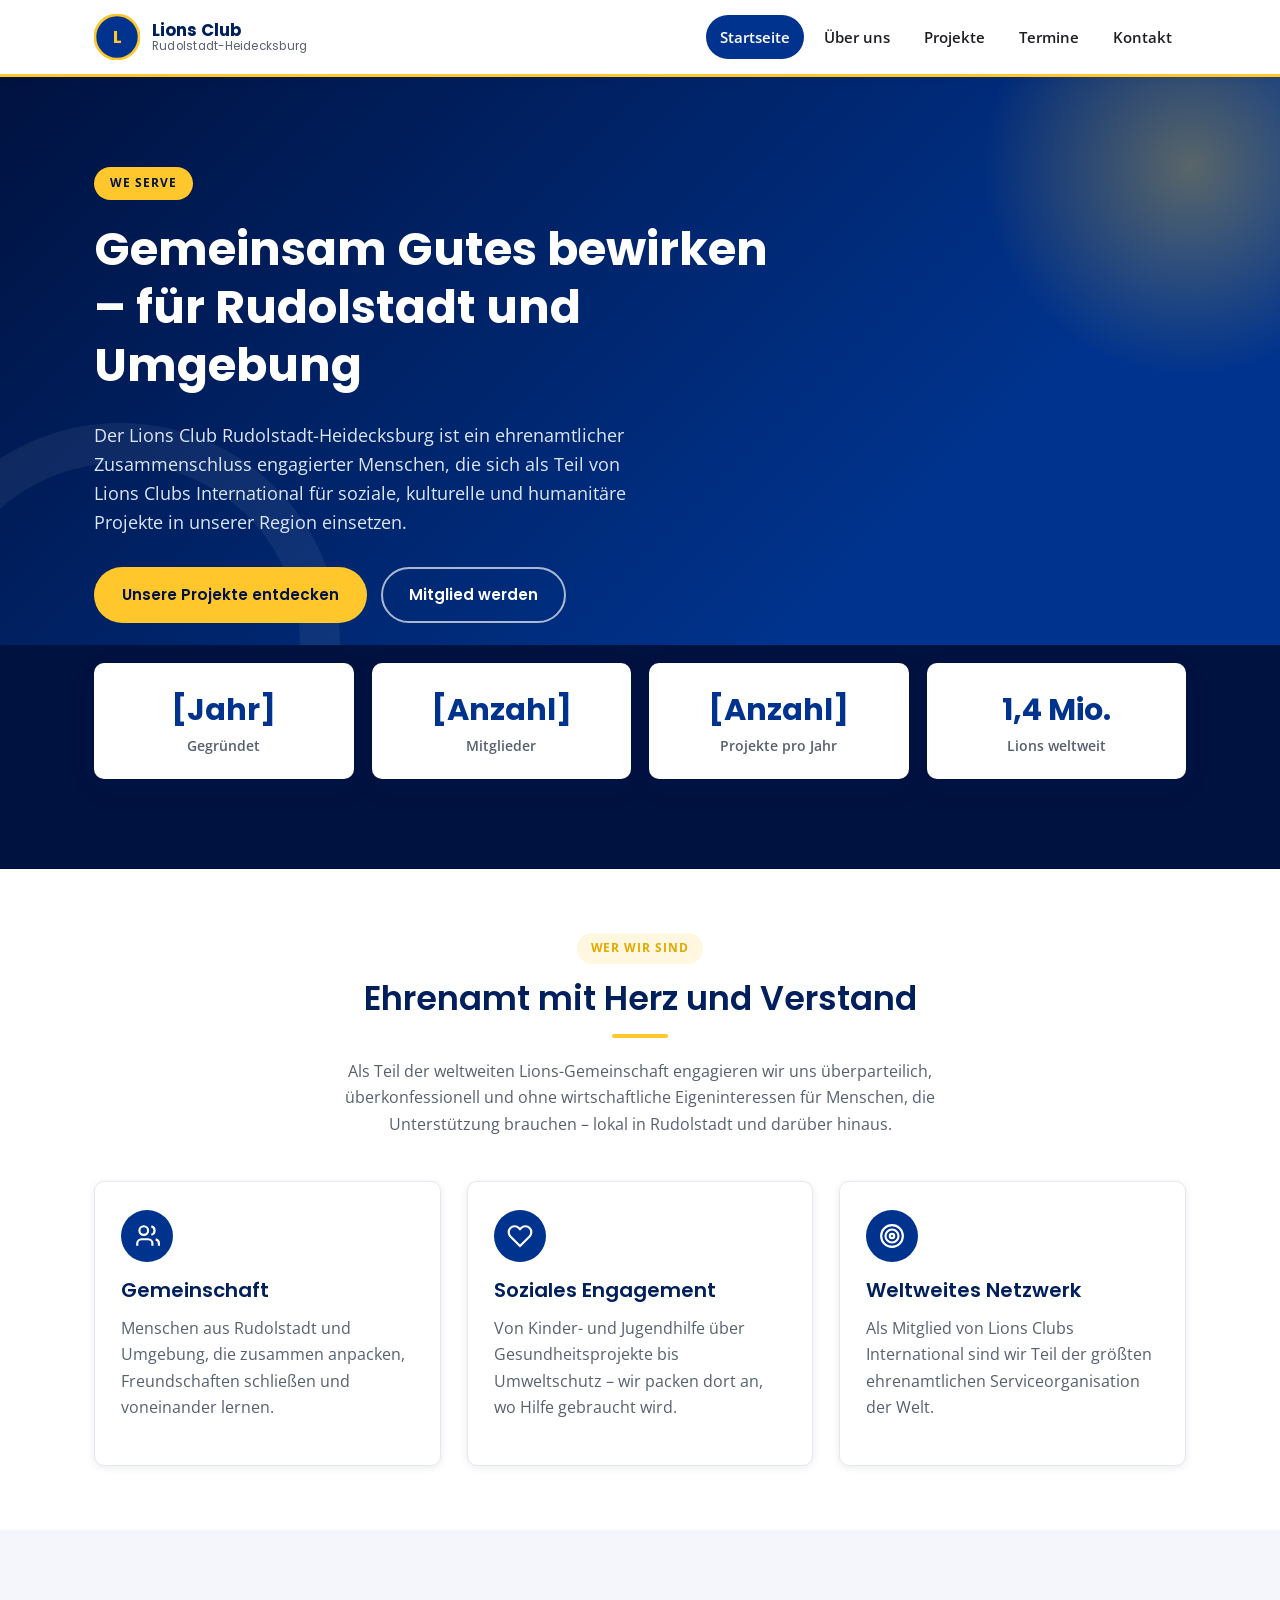
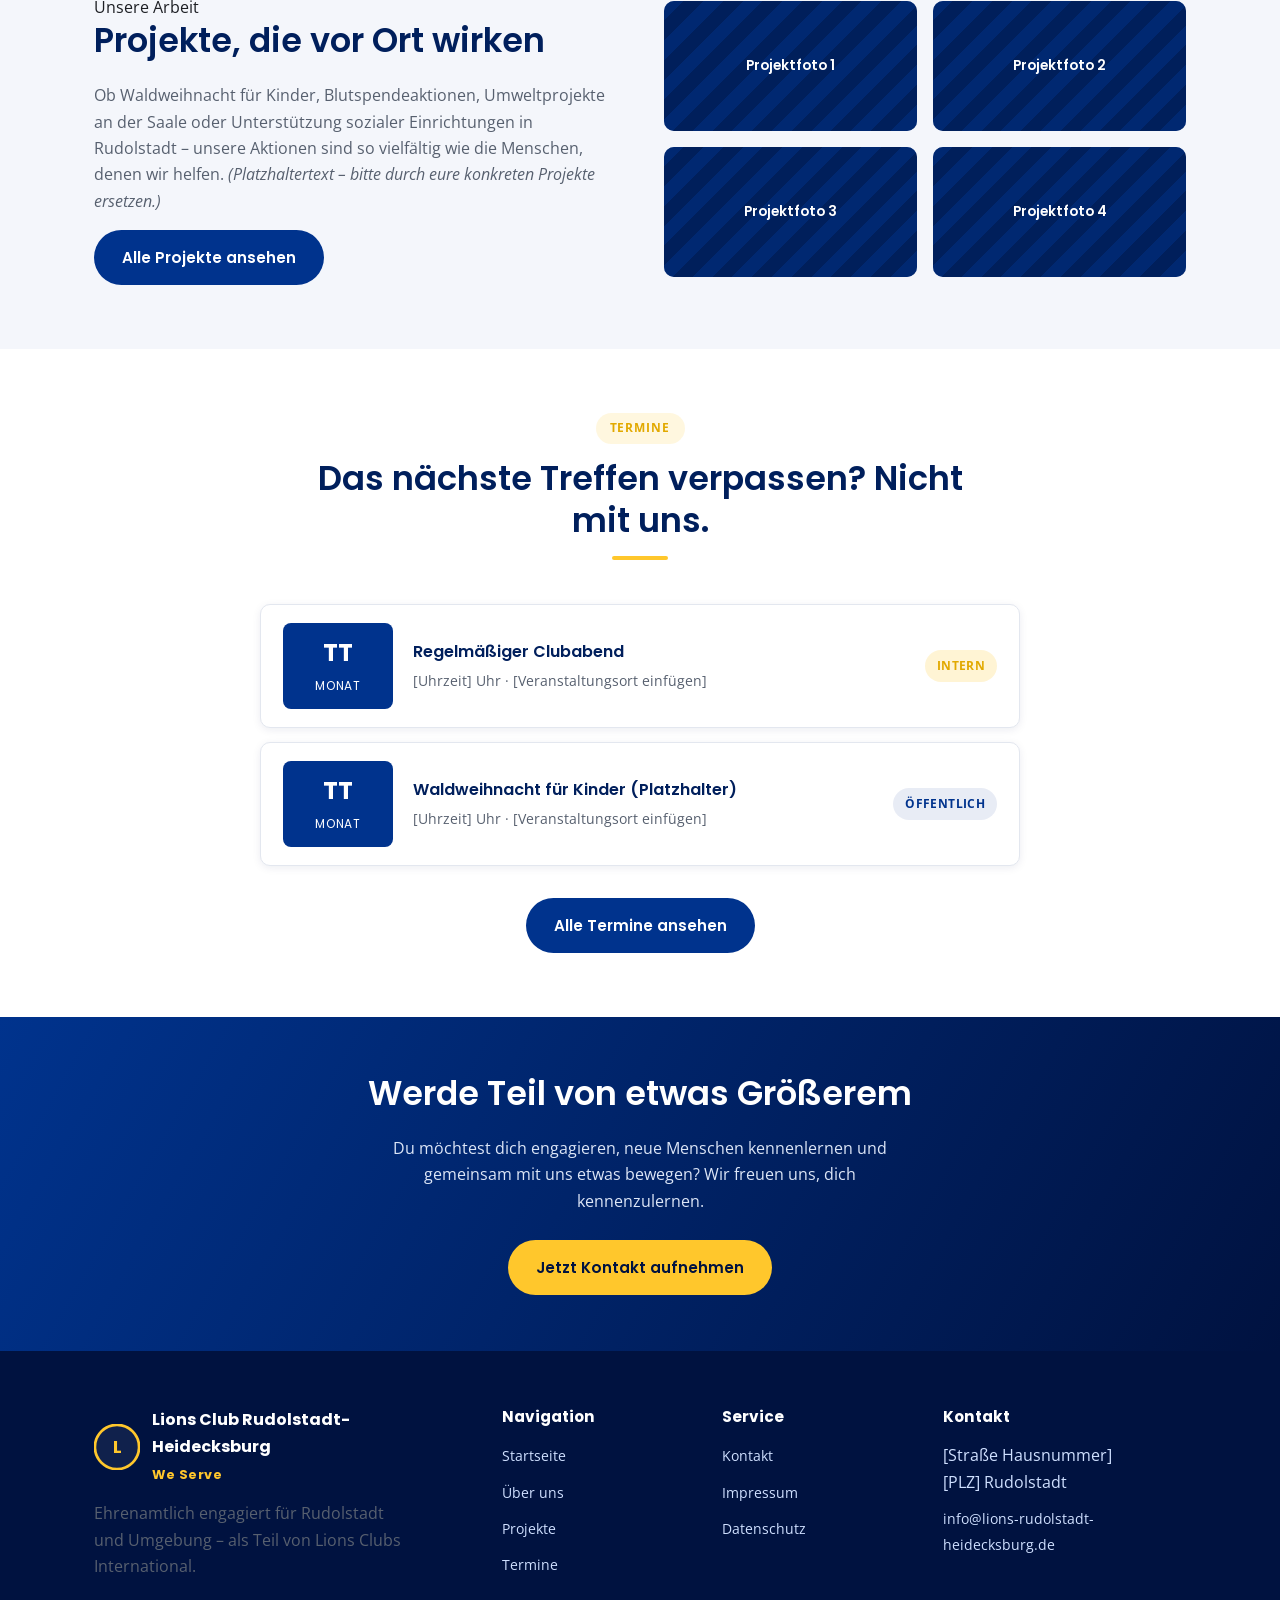
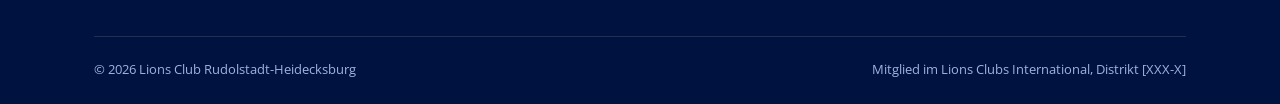
==== index.html @ 878d7dd7 "Initial commit Co-Authored-By: Claude Sonnet 5 <noreply@anthropic.com>" ====
<!DOCTYPE html>
<html lang="de">
<head>
<meta charset="UTF-8">
<meta name="viewport" content="width=device-width, initial-scale=1.0">
<title>Lions Club Rudolstadt-Heidecksburg – We Serve</title>
<meta name="description" content="Lions Club Rudolstadt-Heidecksburg: ehrenamtliches Engagement für Menschen in unserer Region. Erfahren Sie mehr über unsere Projekte, Termine und wie Sie mitmachen können.">
<link rel="icon" href="data:image/svg+xml,%3Csvg xmlns='http://www.w3.org/2000/svg' viewBox='0 0 100 100'%3E%3Ccircle cx='50' cy='50' r='48' fill='%2300338d'/%3E%3Ccircle cx='50' cy='50' r='48' fill='none' stroke='%23ffc72c' stroke-width='6'/%3E%3Ctext x='50' y='63' font-family='Arial' font-weight='700' font-size='38' fill='%23ffc72c' text-anchor='middle'%3EL%3C/text%3E%3C/svg%3E">
<link rel="preconnect" href="https://fonts.googleapis.com">
<link rel="preconnect" href="https://fonts.gstatic.com" crossorigin>
<link href="https://fonts.googleapis.com/css2?family=Open+Sans:wght@400;600;700&family=Poppins:wght@500;600;700&display=swap" rel="stylesheet">
<link rel="stylesheet" href="css/style.css">
</head>
<body>

<header class="site-header">
  <div class="nav-wrap">
    <a href="index.html" class="brand">
      <svg class="lions-badge" viewBox="0 0 100 100" aria-hidden="true">
        <circle cx="50" cy="50" r="48" fill="#00338d"/>
        <circle cx="50" cy="50" r="48" fill="none" stroke="#ffc72c" stroke-width="6"/>
        <text x="50" y="63" font-family="Poppins, Arial" font-weight="700" font-size="38" fill="#ffc72c" text-anchor="middle">L</text>
      </svg>
      <span>Lions Club<br><small>Rudolstadt-Heidecksburg</small></span>
    </a>
    <button class="nav-toggle" aria-label="Menü öffnen" aria-expanded="false">
      <span></span><span></span><span></span>
    </button>
    <ul class="nav-links">
      <li><a href="index.html">Startseite</a></li>
      <li><a href="ueber-uns.html">Über uns</a></li>
      <li><a href="projekte.html">Projekte</a></li>
      <li><a href="termine.html">Termine</a></li>
      <li><a href="kontakt.html">Kontakt</a></li>
    </ul>
  </div>
</header>

<section class="hero">
  <div class="container">
    <div class="hero-inner">
      <span class="eyebrow">We Serve</span>
      <h1>Gemeinsam Gutes bewirken – für Rudolstadt und Umgebung</h1>
      <p class="lead">
        Der Lions Club Rudolstadt-Heidecksburg ist ein ehrenamtlicher Zusammenschluss
        engagierter Menschen, die sich als Teil von Lions Clubs International für
        soziale, kulturelle und humanitäre Projekte in unserer Region einsetzen.
      </p>
      <div class="hero-actions">
        <a href="projekte.html" class="btn btn-gold">Unsere Projekte entdecken</a>
        <a href="kontakt.html" class="btn btn-outline">Mitglied werden</a>
      </div>
    </div>
  </div>
</section>

<div class="hero-strip">
  <div class="container">
    <div class="stat-cards">
      <div class="stat-card">
        <div class="num">[Jahr]</div>
        <div class="label">Gegründet</div>
      </div>
      <div class="stat-card">
        <div class="num">[Anzahl]</div>
        <div class="label">Mitglieder</div>
      </div>
      <div class="stat-card">
        <div class="num">[Anzahl]</div>
        <div class="label">Projekte pro Jahr</div>
      </div>
      <div class="stat-card">
        <div class="num">1,4 Mio.</div>
        <div class="label">Lions weltweit</div>
      </div>
    </div>
  </div>
</div>

<section>
  <div class="container">
    <div class="section-header">
      <span class="eyebrow">Wer wir sind</span>
      <h2>Ehrenamt mit Herz und Verstand</h2>
      <p>
        Als Teil der weltweiten Lions-Gemeinschaft engagieren wir uns überparteilich,
        überkonfessionell und ohne wirtschaftliche Eigeninteressen für Menschen, die
        Unterstützung brauchen – lokal in Rudolstadt und darüber hinaus.
      </p>
    </div>

    <div class="grid grid-3">
      <div class="card">
        <div class="icon">
          <svg viewBox="0 0 24 24" fill="none" stroke="currentColor" stroke-width="2"><path d="M17 21v-2a4 4 0 0 0-4-4H7a4 4 0 0 0-4 4v2"/><circle cx="9" cy="7" r="4"/><path d="M23 21v-2a4 4 0 0 0-3-3.87"/><path d="M16 3.13a4 4 0 0 1 0 7.75"/></svg>
        </div>
        <h3>Gemeinschaft</h3>
        <p>Menschen aus Rudolstadt und Umgebung, die zusammen anpacken, Freundschaften
        schließen und voneinander lernen.</p>
      </div>
      <div class="card">
        <div class="icon">
          <svg viewBox="0 0 24 24" fill="none" stroke="currentColor" stroke-width="2"><path d="M20.84 4.61a5.5 5.5 0 0 0-7.78 0L12 5.67l-1.06-1.06a5.5 5.5 0 1 0-7.78 7.78L12 21.23l8.84-8.84a5.5 5.5 0 0 0 0-7.78Z"/></svg>
        </div>
        <h3>Soziales Engagement</h3>
        <p>Von Kinder- und Jugendhilfe über Gesundheitsprojekte bis Umweltschutz –
        wir packen dort an, wo Hilfe gebraucht wird.</p>
      </div>
      <div class="card">
        <div class="icon">
          <svg viewBox="0 0 24 24" fill="none" stroke="currentColor" stroke-width="2"><circle cx="12" cy="12" r="10"/><circle cx="12" cy="12" r="6"/><circle cx="12" cy="12" r="2"/></svg>
        </div>
        <h3>Weltweites Netzwerk</h3>
        <p>Als Mitglied von Lions Clubs International sind wir Teil der größten
        ehrenamtlichen Serviceorganisation der Welt.</p>
      </div>
    </div>
  </div>
</section>

<section class="section-alt">
  <div class="container">
    <div class="grid grid-2" style="align-items:center; gap:48px;">
      <div>
        <span class="eyebrow">Unsere Arbeit</span>
        <h2>Projekte, die vor Ort wirken</h2>
        <p>
          Ob Waldweihnacht für Kinder, Blutspendeaktionen, Umweltprojekte an der
          Saale oder Unterstützung sozialer Einrichtungen in Rudolstadt – unsere
          Aktionen sind so vielfältig wie die Menschen, denen wir helfen.
          <em>(Platzhaltertext – bitte durch eure konkreten Projekte ersetzen.)</em>
        </p>
        <a href="projekte.html" class="btn btn-blue">Alle Projekte ansehen</a>
      </div>
      <div class="grid" style="grid-template-columns:1fr 1fr; gap:16px;">
        <div class="photo-placeholder" style="min-height:130px;"><span>Projektfoto 1</span></div>
        <div class="photo-placeholder" style="min-height:130px;"><span>Projektfoto 2</span></div>
        <div class="photo-placeholder" style="min-height:130px;"><span>Projektfoto 3</span></div>
        <div class="photo-placeholder" style="min-height:130px;"><span>Projektfoto 4</span></div>
      </div>
    </div>
  </div>
</section>

<section>
  <div class="container">
    <div class="section-header">
      <span class="eyebrow">Termine</span>
      <h2>Das nächste Treffen verpassen? Nicht mit uns.</h2>
    </div>
    <div class="events-list" style="max-width:760px; margin:0 auto;">
      <div class="event-row">
        <div class="event-date"><span class="day">TT</span><span class="month">Monat</span></div>
        <div>
          <p class="event-title">Regelmäßiger Clubabend</p>
          <p class="event-meta">[Uhrzeit] Uhr · [Veranstaltungsort einfügen]</p>
        </div>
        <span class="event-badge">Intern</span>
      </div>
      <div class="event-row">
        <div class="event-date"><span class="day">TT</span><span class="month">Monat</span></div>
        <div>
          <p class="event-title">Waldweihnacht für Kinder (Platzhalter)</p>
          <p class="event-meta">[Uhrzeit] Uhr · [Veranstaltungsort einfügen]</p>
        </div>
        <span class="event-badge public">Öffentlich</span>
      </div>
    </div>
    <div style="text-align:center; margin-top:32px;">
      <a href="termine.html" class="btn btn-blue">Alle Termine ansehen</a>
    </div>
  </div>
</section>

<section class="cta-band">
  <div class="container">
    <h2>Werde Teil von etwas Größerem</h2>
    <p>
      Du möchtest dich engagieren, neue Menschen kennenlernen und gemeinsam mit uns
      etwas bewegen? Wir freuen uns, dich kennenzulernen.
    </p>
    <a href="kontakt.html" class="btn btn-gold">Jetzt Kontakt aufnehmen</a>
  </div>
</section>

<footer class="site-footer">
  <div class="container">
    <div class="footer-grid">
      <div>
        <div class="footer-brand">
          <svg class="lions-badge" viewBox="0 0 100 100" aria-hidden="true">
            <circle cx="50" cy="50" r="48" fill="#ffffff10"/>
            <circle cx="50" cy="50" r="48" fill="none" stroke="#ffc72c" stroke-width="6"/>
            <text x="50" y="63" font-family="Poppins, Arial" font-weight="700" font-size="38" fill="#ffc72c" text-anchor="middle">L</text>
          </svg>
          <div>
            <strong>Lions Club Rudolstadt-Heidecksburg</strong>
            <span class="motto">We Serve</span>
          </div>
        </div>
        <p style="max-width:320px;">
          Ehrenamtlich engagiert für Rudolstadt und Umgebung – als Teil von
          Lions Clubs International.
        </p>
      </div>
      <div>
        <h4>Navigation</h4>
        <ul class="footer-links">
          <li><a href="index.html">Startseite</a></li>
          <li><a href="ueber-uns.html">Über uns</a></li>
          <li><a href="projekte.html">Projekte</a></li>
          <li><a href="termine.html">Termine</a></li>
        </ul>
      </div>
      <div>
        <h4>Service</h4>
        <ul class="footer-links">
          <li><a href="kontakt.html">Kontakt</a></li>
          <li><a href="impressum.html">Impressum</a></li>
          <li><a href="datenschutz.html">Datenschutz</a></li>
        </ul>
      </div>
      <div>
        <h4>Kontakt</h4>
        <ul class="footer-links">
          <li>[Straße Hausnummer]<br>[PLZ] Rudolstadt</li>
          <li><a href="mailto:info@lions-rudolstadt-heidecksburg.de">info@lions-rudolstadt-heidecksburg.de</a></li>
        </ul>
      </div>
    </div>
    <div class="footer-bottom">
      <span>© <span data-current-year>2026</span> Lions Club Rudolstadt-Heidecksburg</span>
      <span>Mitglied im Lions Clubs International, Distrikt [XXX-X]</span>
    </div>
  </div>
</footer>

<script src="js/script.js"></script>
</body>
</html>
---- css/style.css ----
/* ==========================================================================
   Lions Club Rudolstadt-Heidecksburg – Stylesheet
   Farb- und Gestaltungssprache angelehnt an Lions Clubs International
   (Lions-Blau & Lions-Gold), bewusst schlicht gehalten.
   ========================================================================== */

:root {
  /* Lions-Farbwelt */
  --lions-blue: #00338d;
  --lions-blue-dark: #001f5c;
  --lions-blue-darker: #001240;
  --lions-gold: #ffc72c;
  --lions-gold-dark: #e2a900;

  --text-dark: #1d1f24;
  --text-muted: #57606f;
  --text-light: #f5f7fa;

  --bg-page: #ffffff;
  --bg-alt: #f4f6fb;
  --border-light: #e3e7ef;

  --radius: 10px;
  --shadow-sm: 0 2px 8px rgba(0, 31, 92, 0.08);
  --shadow-md: 0 8px 24px rgba(0, 31, 92, 0.12);

  --max-width: 1140px;
  --font-head: "Poppins", "Segoe UI", Arial, sans-serif;
  --font-body: "Open Sans", "Segoe UI", Arial, sans-serif;
}

/* ---------- Reset & Basics ---------- */
* {
  box-sizing: border-box;
}

html {
  scroll-behavior: smooth;
}

body {
  margin: 0;
  font-family: var(--font-body);
  color: var(--text-dark);
  background: var(--bg-page);
  line-height: 1.65;
  -webkit-font-smoothing: antialiased;
}

img {
  max-width: 100%;
  display: block;
}

a {
  color: var(--lions-blue);
  text-decoration: none;
}

a:hover {
  color: var(--lions-blue-dark);
}

h1, h2, h3, h4 {
  font-family: var(--font-head);
  color: var(--lions-blue-dark);
  line-height: 1.25;
  margin: 0 0 0.6em;
}

h1 { font-size: clamp(2rem, 4vw, 2.9rem); font-weight: 700; }
h2 { font-size: clamp(1.5rem, 3vw, 2.1rem); font-weight: 600; }
h3 { font-size: 1.25rem; font-weight: 600; }

p { margin: 0 0 1em; color: var(--text-muted); }

.container {
  max-width: var(--max-width);
  margin: 0 auto;
  padding: 0 24px;
}

section {
  padding: 64px 0;
}

.section-alt {
  background: var(--bg-alt);
}

.section-header {
  text-align: center;
  max-width: 680px;
  margin: 0 auto 44px;
}

.section-header .eyebrow {
  display: inline-block;
  color: var(--lions-gold-dark);
  background: rgba(255, 199, 44, 0.15);
  font-weight: 700;
  font-size: 0.78rem;
  letter-spacing: 0.08em;
  text-transform: uppercase;
  padding: 5px 14px;
  border-radius: 999px;
  margin-bottom: 14px;
}

.section-header h2::after,
.underline::after {
  content: "";
  display: block;
  width: 56px;
  height: 4px;
  background: var(--lions-gold);
  border-radius: 4px;
  margin: 14px auto 0;
}

.left-align .section-header {
  margin-left: 0;
  text-align: left;
}
.left-align .section-header h2::after {
  margin-left: 0;
}

/* ---------- Buttons ---------- */
.btn {
  display: inline-flex;
  align-items: center;
  gap: 8px;
  font-family: var(--font-head);
  font-weight: 600;
  font-size: 0.95rem;
  padding: 13px 26px;
  border-radius: 999px;
  border: 2px solid transparent;
  cursor: pointer;
  transition: all 0.2s ease;
}

.btn-gold {
  background: var(--lions-gold);
  color: var(--lions-blue-darker);
}
.btn-gold:hover {
  background: var(--lions-gold-dark);
  color: var(--lions-blue-darker);
}

.btn-outline {
  background: transparent;
  border-color: #ffffffaa;
  color: #fff;
}
.btn-outline:hover {
  background: rgba(255, 255, 255, 0.12);
  border-color: #fff;
  color: #fff;
}

.btn-blue {
  background: var(--lions-blue);
  color: #fff;
}
.btn-blue:hover {
  background: var(--lions-blue-dark);
  color: #fff;
}

/* ---------- Header / Navigation ---------- */
.site-header {
  position: sticky;
  top: 0;
  z-index: 100;
  background: #fff;
  border-bottom: 3px solid var(--lions-gold);
  box-shadow: var(--shadow-sm);
}

.nav-wrap {
  max-width: var(--max-width);
  margin: 0 auto;
  padding: 14px 24px;
  display: flex;
  align-items: center;
  justify-content: space-between;
}

.brand {
  display: flex;
  align-items: center;
  gap: 12px;
  font-family: var(--font-head);
  font-weight: 700;
  color: var(--lions-blue-dark);
  font-size: 1.05rem;
  line-height: 1.2;
}

.brand small {
  display: block;
  font-weight: 400;
  font-size: 0.72rem;
  color: var(--text-muted);
  letter-spacing: 0.02em;
}

.lions-badge {
  width: 46px;
  height: 46px;
  flex-shrink: 0;
}

.nav-links {
  display: flex;
  gap: 6px;
  list-style: none;
  margin: 0;
  padding: 0;
  align-items: center;
}

.nav-links a {
  display: inline-block;
  padding: 10px 14px;
  border-radius: 999px;
  font-weight: 600;
  font-size: 0.94rem;
  color: var(--text-dark);
}

.nav-links a:hover,
.nav-links a.active {
  background: var(--lions-blue);
  color: #fff;
}

.nav-toggle {
  display: none;
  background: none;
  border: none;
  cursor: pointer;
  padding: 8px;
}
.nav-toggle span {
  display: block;
  width: 26px;
  height: 3px;
  margin: 5px 0;
  background: var(--lions-blue-dark);
  border-radius: 2px;
}

/* ---------- Hero ---------- */
.hero {
  position: relative;
  background: linear-gradient(135deg, var(--lions-blue-darker), var(--lions-blue) 70%);
  color: #fff;
  overflow: hidden;
  padding: 90px 0 100px;
}

.hero::before {
  content: "";
  position: absolute;
  right: -120px;
  top: -120px;
  width: 420px;
  height: 420px;
  background: radial-gradient(circle, rgba(255, 199, 44, 0.35), transparent 70%);
}

.hero::after {
  content: "";
  position: absolute;
  left: -100px;
  bottom: -140px;
  width: 360px;
  height: 360px;
  border-radius: 50%;
  border: 40px solid rgba(255, 255, 255, 0.06);
}

.hero .container {
  position: relative;
  z-index: 2;
}

.hero-inner {
  max-width: 680px;
}

.hero .eyebrow {
  display: inline-block;
  color: var(--lions-blue-darker);
  background: var(--lions-gold);
  font-weight: 700;
  font-size: 0.78rem;
  letter-spacing: 0.08em;
  text-transform: uppercase;
  padding: 6px 16px;
  border-radius: 999px;
  margin-bottom: 20px;
}

.hero h1 {
  color: #fff;
}

.hero p.lead {
  color: #dce6f7;
  font-size: 1.1rem;
  max-width: 560px;
}

.hero-actions {
  display: flex;
  flex-wrap: wrap;
  gap: 14px;
  margin-top: 30px;
}

.hero-strip {
  background: var(--lions-blue-darker);
  padding: 18px 0 90px;
  margin-top: -78px;
  position: relative;
  z-index: 3;
}

.stat-cards {
  display: grid;
  grid-template-columns: repeat(4, 1fr);
  gap: 18px;
}

.stat-card {
  background: #fff;
  border-radius: var(--radius);
  padding: 22px 18px;
  text-align: center;
  box-shadow: var(--shadow-md);
}

.stat-card .num {
  font-family: var(--font-head);
  font-weight: 700;
  font-size: 1.9rem;
  color: var(--lions-blue);
}

.stat-card .label {
  font-size: 0.85rem;
  color: var(--text-muted);
  font-weight: 600;
}

/* ---------- Page header (Unterseiten) ---------- */
.page-hero {
  background: linear-gradient(135deg, var(--lions-blue-darker), var(--lions-blue));
  color: #fff;
  padding: 64px 0;
  text-align: center;
}

.page-hero h1 { color: #fff; margin-bottom: 10px; }
.page-hero p { color: #dce6f7; max-width: 620px; margin: 0 auto; }

.breadcrumb {
  font-size: 0.85rem;
  color: var(--lions-gold);
  font-weight: 600;
  margin-bottom: 14px;
}
.breadcrumb a { color: #cfe0ff; }

/* ---------- Cards / Grids ---------- */
.grid {
  display: grid;
  gap: 26px;
}
.grid-3 { grid-template-columns: repeat(3, 1fr); }
.grid-2 { grid-template-columns: repeat(2, 1fr); }

.card {
  background: #fff;
  border: 1px solid var(--border-light);
  border-radius: var(--radius);
  padding: 28px 26px;
  box-shadow: var(--shadow-sm);
  transition: transform 0.2s ease, box-shadow 0.2s ease;
}

.card:hover {
  transform: translateY(-4px);
  box-shadow: var(--shadow-md);
}

.card .icon {
  width: 52px;
  height: 52px;
  border-radius: 50%;
  background: var(--lions-blue);
  color: #fff;
  display: flex;
  align-items: center;
  justify-content: center;
  margin-bottom: 16px;
}
.card .icon svg { width: 26px; height: 26px; }

/* Bild-Platzhalter (bis echte Vereinsfotos eingesetzt werden) */
.photo-placeholder {
  border-radius: var(--radius);
  background: repeating-linear-gradient(
      135deg,
      var(--lions-blue) 0px,
      var(--lions-blue) 14px,
      var(--lions-blue-dark) 14px,
      var(--lions-blue-dark) 28px
    );
  position: relative;
  color: #fff;
  display: flex;
  align-items: center;
  justify-content: center;
  text-align: center;
  min-height: 180px;
  overflow: hidden;
}
.photo-placeholder::before {
  content: "";
  position: absolute;
  inset: 0;
  background: rgba(0, 31, 92, 0.55);
}
.photo-placeholder span {
  position: relative;
  z-index: 1;
  font-family: var(--font-head);
  font-weight: 600;
  font-size: 0.85rem;
  padding: 0 16px;
}

/* ---------- Projekt-Karten ---------- */
.project-card {
  background: #fff;
  border-radius: var(--radius);
  overflow: hidden;
  border: 1px solid var(--border-light);
  box-shadow: var(--shadow-sm);
}
.project-card .photo-placeholder {
  min-height: 160px;
  border-radius: 0;
}
.project-card .body {
  padding: 22px 24px;
}
.tag {
  display: inline-block;
  background: rgba(0, 51, 141, 0.08);
  color: var(--lions-blue);
  font-size: 0.75rem;
  font-weight: 700;
  letter-spacing: 0.03em;
  text-transform: uppercase;
  padding: 4px 10px;
  border-radius: 999px;
  margin-bottom: 10px;
}

/* ---------- Timeline (Über uns) ---------- */
.timeline {
  border-left: 3px solid var(--lions-gold);
  padding-left: 28px;
  margin-left: 8px;
}
.timeline-item {
  position: relative;
  margin-bottom: 34px;
}
.timeline-item::before {
  content: "";
  position: absolute;
  left: -35px;
  top: 4px;
  width: 14px;
  height: 14px;
  border-radius: 50%;
  background: var(--lions-blue);
  border: 3px solid var(--lions-gold);
}
.timeline-item h3 { margin-bottom: 4px; }
.timeline-year {
  font-weight: 700;
  color: var(--lions-gold-dark);
  font-size: 0.85rem;
  letter-spacing: 0.04em;
}

/* ---------- Termine / Tabelle ---------- */
.events-list {
  display: flex;
  flex-direction: column;
  gap: 14px;
}

.event-row {
  display: grid;
  grid-template-columns: 110px 1fr auto;
  gap: 20px;
  align-items: center;
  background: #fff;
  border: 1px solid var(--border-light);
  border-radius: var(--radius);
  padding: 18px 22px;
  box-shadow: var(--shadow-sm);
}

.event-date {
  background: var(--lions-blue);
  color: #fff;
  border-radius: 8px;
  padding: 10px 8px;
  text-align: center;
  font-family: var(--font-head);
}
.event-date .day { font-size: 1.5rem; font-weight: 700; display: block; }
.event-date .month { font-size: 0.75rem; text-transform: uppercase; letter-spacing: 0.06em; }

.event-title { margin: 0 0 4px; font-family: var(--font-head); font-weight: 600; color: var(--lions-blue-dark); }
.event-meta { font-size: 0.86rem; color: var(--text-muted); margin: 0; }

.event-badge {
  justify-self: end;
  font-size: 0.75rem;
  font-weight: 700;
  text-transform: uppercase;
  letter-spacing: 0.03em;
  padding: 6px 12px;
  border-radius: 999px;
  background: rgba(255, 199, 44, 0.2);
  color: var(--lions-gold-dark);
  white-space: nowrap;
}
.event-badge.public { background: rgba(0, 51, 141, 0.09); color: var(--lions-blue); }

/* ---------- Formular (Kontakt) ---------- */
.form-grid {
  display: grid;
  grid-template-columns: repeat(2, 1fr);
  gap: 18px;
}
.form-grid .full { grid-column: 1 / -1; }

label {
  display: block;
  font-weight: 600;
  font-size: 0.88rem;
  margin-bottom: 6px;
  color: var(--text-dark);
}

input, textarea, select {
  width: 100%;
  font-family: var(--font-body);
  font-size: 0.95rem;
  padding: 12px 14px;
  border: 1.5px solid var(--border-light);
  border-radius: 8px;
  background: #fff;
  color: var(--text-dark);
}

input:focus, textarea:focus, select:focus {
  outline: none;
  border-color: var(--lions-blue);
}

textarea { resize: vertical; min-height: 130px; }

.form-note {
  font-size: 0.82rem;
  color: var(--text-muted);
  margin-top: 10px;
}

.contact-info-card {
  background: var(--lions-blue-darker);
  color: #fff;
  border-radius: var(--radius);
  padding: 32px 28px;
}
.contact-info-card h3 { color: #fff; }
.contact-info-card p { color: #cfe0ff; }
.contact-line {
  display: flex;
  gap: 14px;
  margin-bottom: 18px;
  align-items: flex-start;
}
.contact-line .icon-sm {
  width: 34px;
  height: 34px;
  flex-shrink: 0;
  border-radius: 50%;
  background: var(--lions-gold);
  color: var(--lions-blue-darker);
  display: flex;
  align-items: center;
  justify-content: center;
}
.contact-line .icon-sm svg { width: 17px; height: 17px; }

.map-placeholder {
  border-radius: var(--radius);
  min-height: 260px;
  background: linear-gradient(135deg, var(--bg-alt), #e4e9f4);
  border: 2px dashed var(--border-light);
  display: flex;
  flex-direction: column;
  align-items: center;
  justify-content: center;
  color: var(--text-muted);
  text-align: center;
  gap: 8px;
}

/* ---------- CTA Band ---------- */
.cta-band {
  background: linear-gradient(120deg, var(--lions-blue), var(--lions-blue-darker));
  color: #fff;
  padding: 56px 0;
  text-align: center;
}
.cta-band h2 { color: #fff; }
.cta-band p { color: #dce6f7; max-width: 560px; margin: 0 auto 26px; }

/* ---------- Footer ---------- */
.site-footer {
  background: var(--lions-blue-darker);
  color: #cfe0ff;
  padding: 56px 0 24px;
}

.footer-grid {
  display: grid;
  grid-template-columns: 2fr 1fr 1fr 1.3fr;
  gap: 34px;
  margin-bottom: 40px;
}

.footer-brand {
  display: flex;
  gap: 12px;
  align-items: center;
  margin-bottom: 14px;
}
.footer-brand strong {
  color: #fff;
  font-family: var(--font-head);
  display: block;
}
.footer-brand span {
  font-size: 0.8rem;
  color: var(--lions-gold);
}

.site-footer h4 {
  color: #fff;
  font-size: 0.95rem;
  margin-bottom: 16px;
}

.footer-links {
  list-style: none;
  margin: 0;
  padding: 0;
  display: flex;
  flex-direction: column;
  gap: 10px;
}
.footer-links a {
  color: #cfe0ff;
  font-size: 0.9rem;
}
.footer-links a:hover { color: var(--lions-gold); }

.motto {
  font-family: var(--font-head);
  font-weight: 700;
  color: var(--lions-gold);
  letter-spacing: 0.04em;
}

.footer-bottom {
  border-top: 1px solid rgba(255, 255, 255, 0.12);
  padding-top: 22px;
  display: flex;
  flex-wrap: wrap;
  gap: 12px;
  justify-content: space-between;
  align-items: center;
  font-size: 0.82rem;
  color: #9db4dd;
}
.footer-bottom a { color: #9db4dd; }
.footer-bottom a:hover { color: var(--lions-gold); }

/* ---------- Responsive ---------- */
@media (max-width: 900px) {
  .grid-3 { grid-template-columns: 1fr 1fr; }
  .footer-grid { grid-template-columns: 1fr 1fr; }
  .stat-cards { grid-template-columns: repeat(2, 1fr); }
}

@media (max-width: 760px) {
  .nav-toggle { display: block; }

  .nav-links {
    position: absolute;
    top: 100%;
    left: 0;
    right: 0;
    background: #fff;
    flex-direction: column;
    align-items: stretch;
    padding: 10px 20px 20px;
    border-bottom: 3px solid var(--lions-gold);
    box-shadow: var(--shadow-md);
    display: none;
  }
  .nav-links.open { display: flex; }
  .nav-links a { text-align: center; }

  .grid-3, .grid-2, .form-grid { grid-template-columns: 1fr; }
  .footer-grid { grid-template-columns: 1fr; }
  .stat-cards { grid-template-columns: 1fr 1fr; }
  .event-row { grid-template-columns: 70px 1fr; }
  .event-badge { grid-column: 1 / -1; justify-self: start; }
  section { padding: 48px 0; }
  .hero { padding: 60px 0 80px; }
}
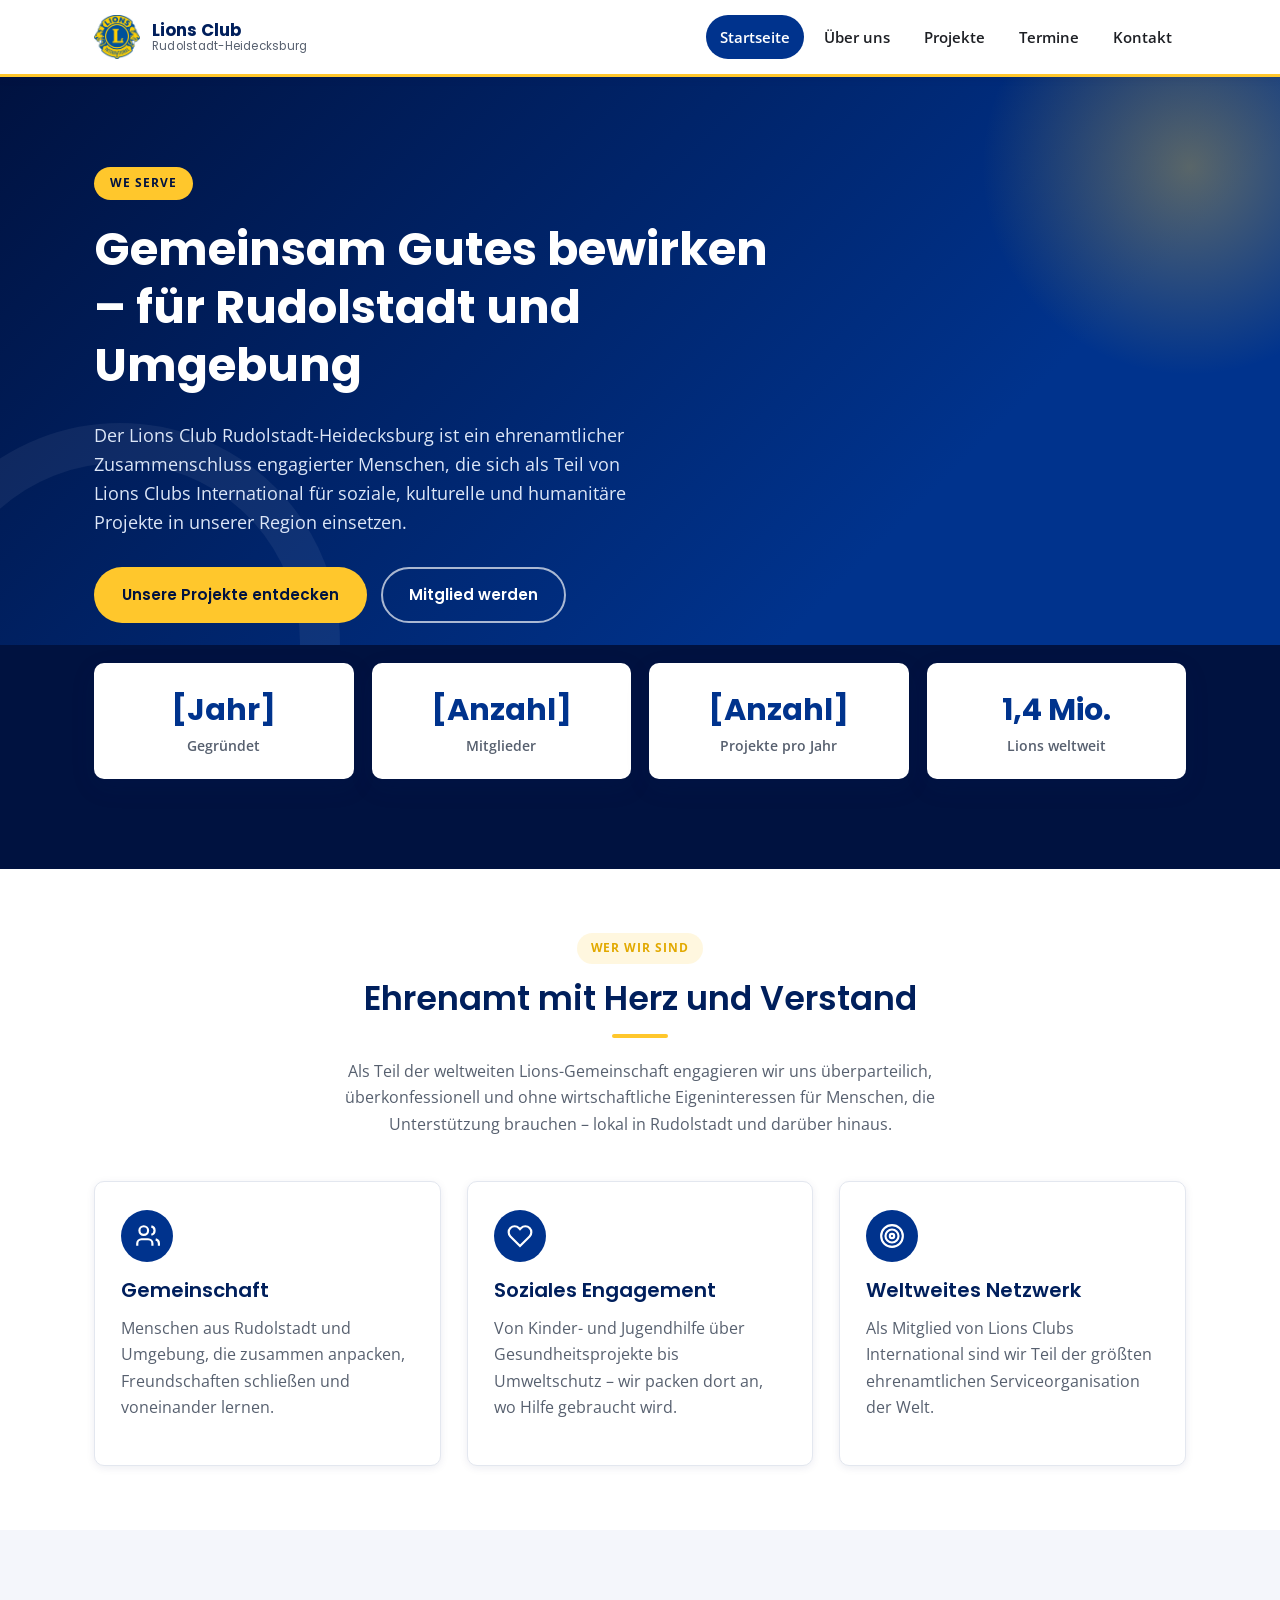
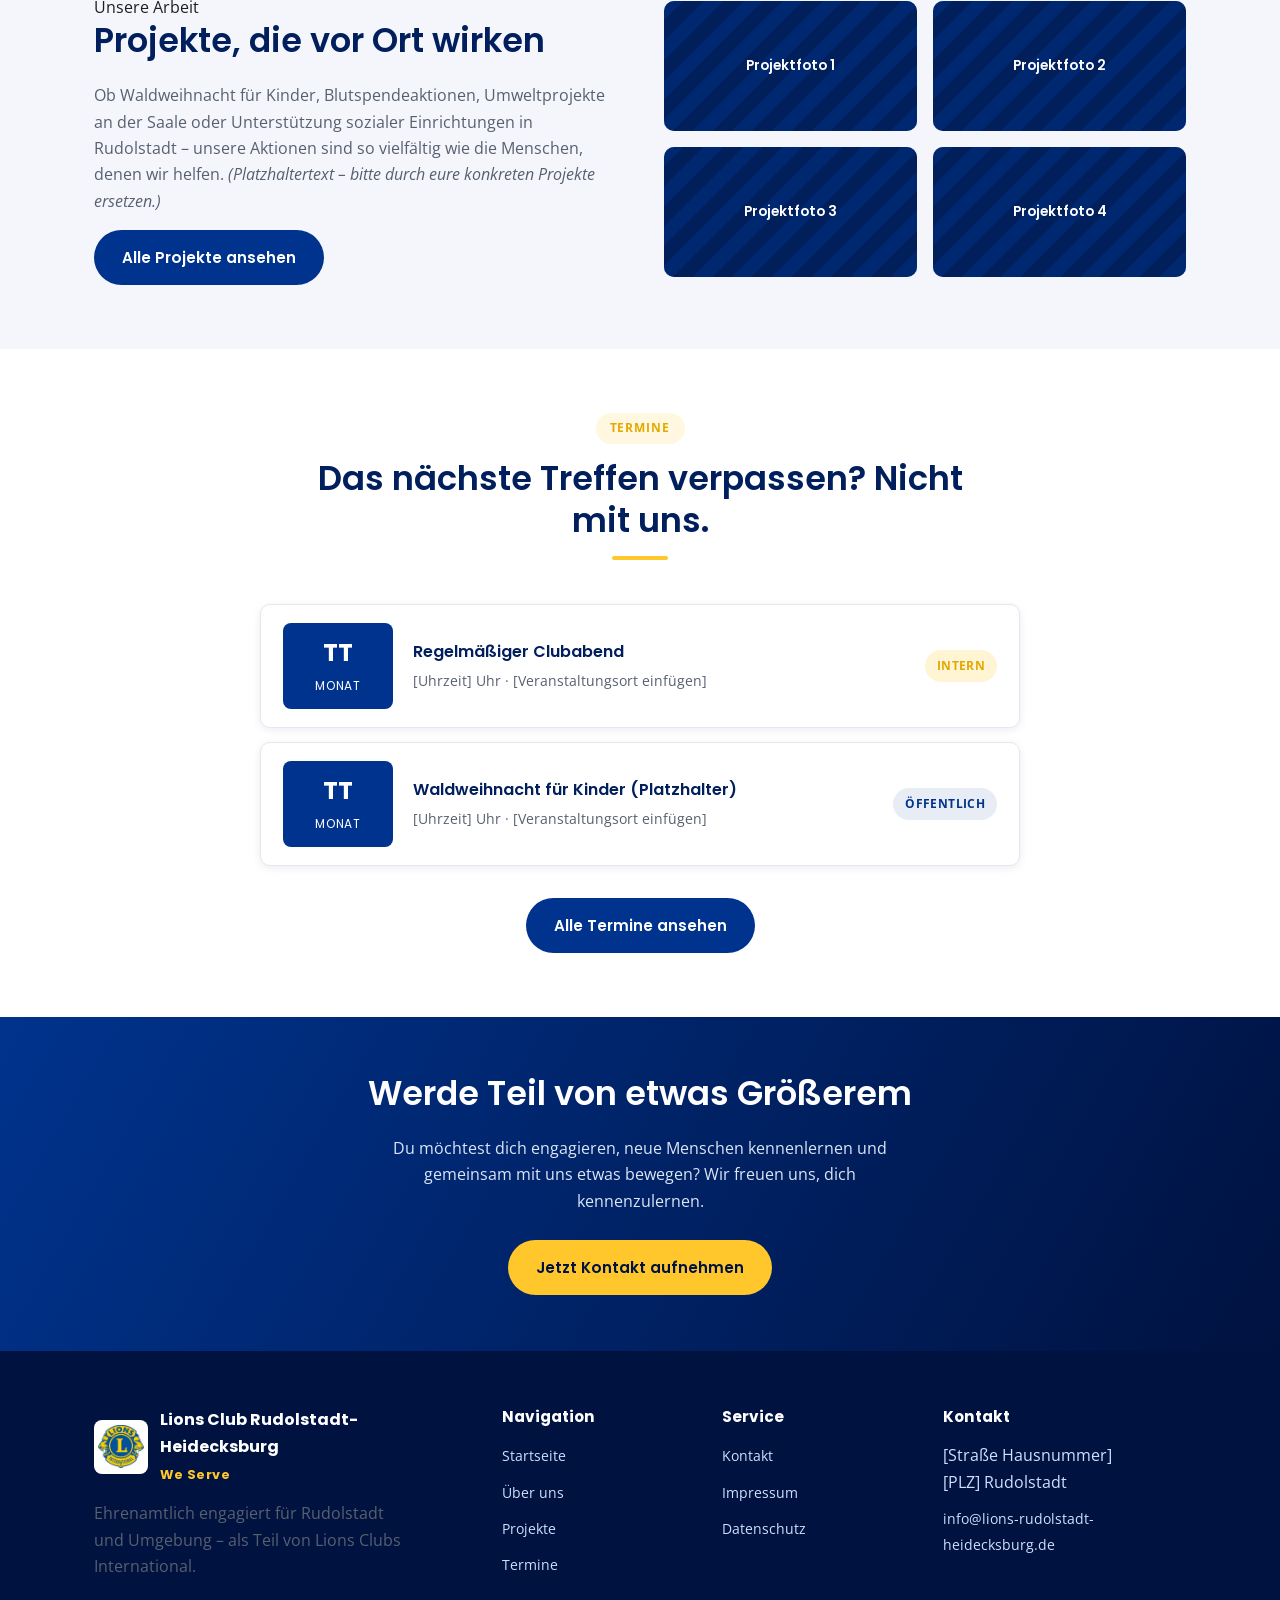
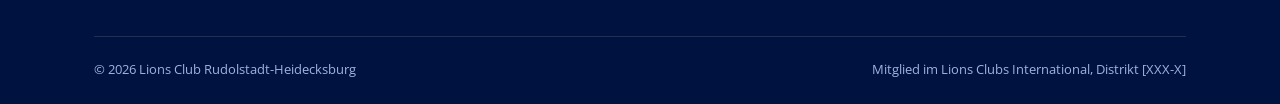
==== commit 84abfe24: "Add official Lions logo and footer badge styling - Replace placeholder SVG badge in header/footer wi" ====
--- a/index.html
+++ b/index.html
@@ -16,11 +16,7 @@
 <header class="site-header">
   <div class="nav-wrap">
     <a href="index.html" class="brand">
-      <svg class="lions-badge" viewBox="0 0 100 100" aria-hidden="true">
-        <circle cx="50" cy="50" r="48" fill="#00338d"/>
-        <circle cx="50" cy="50" r="48" fill="none" stroke="#ffc72c" stroke-width="6"/>
-        <text x="50" y="63" font-family="Poppins, Arial" font-weight="700" font-size="38" fill="#ffc72c" text-anchor="middle">L</text>
-      </svg>
+      <img src="img/logo.jpg" alt="Logo Lions Club Rudolstadt-Heidecksburg" class="lions-badge">
       <span>Lions Club<br><small>Rudolstadt-Heidecksburg</small></span>
     </a>
     <button class="nav-toggle" aria-label="Menü öffnen" aria-expanded="false">
@@ -188,11 +184,7 @@
     <div class="footer-grid">
       <div>
         <div class="footer-brand">
-          <svg class="lions-badge" viewBox="0 0 100 100" aria-hidden="true">
-            <circle cx="50" cy="50" r="48" fill="#ffffff10"/>
-            <circle cx="50" cy="50" r="48" fill="none" stroke="#ffc72c" stroke-width="6"/>
-            <text x="50" y="63" font-family="Poppins, Arial" font-weight="700" font-size="38" fill="#ffc72c" text-anchor="middle">L</text>
-          </svg>
+          <img src="img/logo.jpg" alt="Logo Lions Club Rudolstadt-Heidecksburg" class="lions-badge">
           <div>
             <strong>Lions Club Rudolstadt-Heidecksburg</strong>
             <span class="motto">We Serve</span>
--- a/css/style.css
+++ b/css/style.css
@@ -212,6 +212,15 @@
   width: 46px;
   height: 46px;
   flex-shrink: 0;
+  object-fit: contain;
+}
+
+.footer-brand .lions-badge {
+  width: 54px;
+  height: 54px;
+  background: #fff;
+  border-radius: 8px;
+  padding: 4px;
 }
 
 .nav-links {
